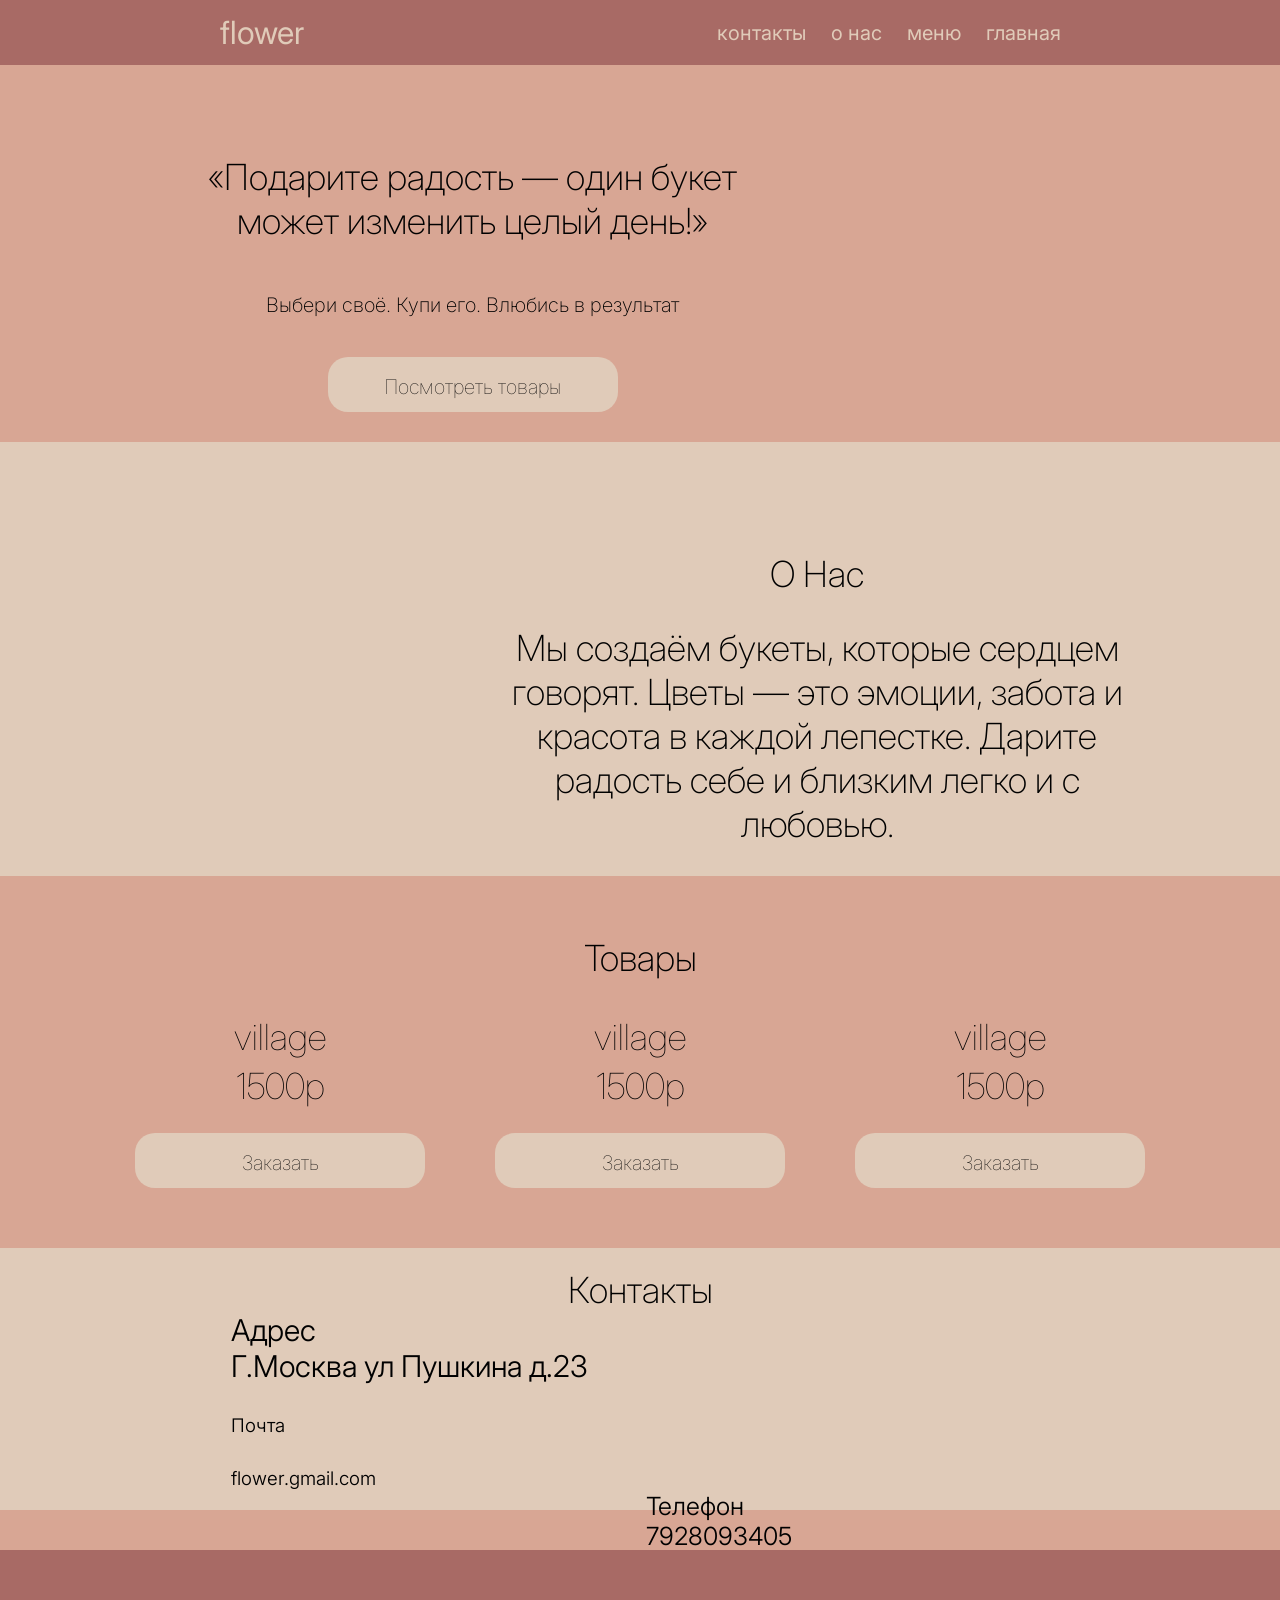
==== index.html @ 6bafa82c "add" ====
<!DOCTYPE html>
<html lang="en">
<head>
    <meta charset="UTF-8">
    <meta name="viewport" content="width=device-width, initial-scale=1.0, maximum-scale=1.0, user-scalable=no">
    <title>Document</title>
   <link rel="stylesheet" href="style.css">
</head>
<body>
    <header>
        <div class="logo">
            flower
        </div>
        <nav>
            <a href="#">контакты</a>
            <a href="#">о нас</a>
             <a href="#">меню</a>
              <a href="#" >главная</a>
        </nav>
    </header>

    <main>
        <section class="hero">
            
            <div class="block1">
                    <h1> «Подарите радость — один 
                        букет может изменить
                         целый день!»</h1>

                 <h2>Выбери своё. Купи его. Влюбись в результат</h2>
                 <div class="button">
                   <a href="index2.html"> Посмотреть товары </a>
                 </div>
          </div>
                <img src="img/image 1.png" alt="">
        </section>

        <section class="error">
           
                <div class="room">
                     <img class="img" src="img/image 2.png" alt="">
                    <div class="text-block">
                        <h1 class="text-x">О Нас</h1>
                   <h2 class="text-c">Мы создаём букеты, 
                    которые сердцем <br>говорят. Цветы — это эмоции, 
                    забота и <br> красота в каждой лепестке.
                     Дарите <br>радость себе
                     и близким легко и с <br>любовью.</h2>
                    </div>
                  
                </div>
           
        </section>

            <section class="products">
                <h1>Товары</h1>
                    <div class="parent">
                          <div class="card1">
                            <img src="img/image.png" alt="">
                            <p>village </p>
                            <p>1500р</p>
                            <div class="button">Заказать</div>
                        </div>

                           <div class="card1">
                            <img src="img/image.png" alt="">
                            <p>village </p>
                            <p>1500р</p>
                            <div class="button">Заказать</div>
                        </div>

                           <div class="card1">
                            <img src="img/image.png" alt="">
                            <p>village </p>
                            <p>1500р</p>
                            <div class="button">Заказать</div>
                        </div>
                    </div>
                    
            </section>

            <section class="contact">
                <h1 class="fll">Контакты</h1>
                <div class="content1">
                      <div class="block">
                        <p>Адрес</p>
                        <p>Г.Москва ул Пушкина д.23</p>
                        <h3>Почта</h3>
                        <h3>flower.gmail.com</h3>
                    </div>

                    <div class="block2"> 
                        <h3>Телефон <br> 7928093405</h3>
                        
                        
                        <img src="img/image 3.png" alt="">
                    </div>
                </div>
                  
            </section>
                     <footer class="footer">

                     </footer>
    </main>

  </body>
  </html>
---- style.css ----
@import url('https://fonts.googleapis.com/css2?family=Inter:ital,opsz,wght@0,14..32,100..900;1,14..32,100..900&display=swap');

*{
    margin: 0;
    padding: 0;
    box-sizing: border-box;
}

body{
    background-color: #D8A694;
    font-family:  "Inter", sans-serif;
}

header{
    display: flex;
    justify-content: space-around;
    align-items: center;
    background-color:#A86A65;
    padding: 13px;

}

.logo{
    color:#E0CBB9;
    font-size: 32px;
}

nav{
    display: flex;
    justify-content: center;
    gap: 25px;
    
}

nav a{
    color: #E0CBB9;
    text-decoration: none;
    font-size: 20px;
}

.hero{
    display: flex;
    justify-content: space-around;
    padding: 30px;
}

.block1{
    width: 550px;
    display: flex;
    flex-direction: column;
    justify-content: center;
    align-items: center;
    gap: 20px;
}

h1{
    font-family:  "Inter", sans-serif;
    font-weight: 200;
    font-size: 36px;
    text-align: center;
    margin-top: 60px;
}

h2{
    font-family: "Inter", sans-serif;
    font-size: 20px;
    margin-top: 30px;
    font-weight: 196;
    text-align: center;
}

.button{
    background-color: #E0CBB9;
    width: 290px;
    height: 55px;
    border-radius: 20px;
    text-align: center;
    font-weight: 100;
    padding-top: 18px;
    font-size: 20px;
    margin-top: 20px;
    
}

.room{
    
    display: flex;
    justify-content: space-around;
    background-color: #E0CBB9;
    gap: 40px;
   padding-top: 40px;
   padding-bottom: 30px;
}

.text-x{
    margin-top: 70px;
}

.text-c{
    font-size: 36px;

}

.card1{
    font-size: 36px;
    font-family:"Inter", sans-serif ;
    display: flex;
    flex-direction: column;
    justify-content: center;
    align-items: center;
    gap: 5px;
    font-weight: 100;
    margin-top: 30px;
}

.parent{
    display: flex;
    justify-content: center;
    gap: 70px;
}

.content1{
    display: flex;
    justify-content: space-around;
    align-items: center;
}

.block2{
    display: flex;
    justify-content: center;
}

.block2 h3{
    font-family:  "Inter", sans-serif;
}

.block p{
    font-size: 30px;
    font-family:"Inter", sans-serif ;
    font-weight: 330;
}

.block h3{
   margin-top: 30px;
   font-family:   "Inter", sans-serif ;
   font-weight: 330;
}

.block2 h3{
    font-size: 25px;
    margin-top: 90px;
   margin-right: 660px;
   font-weight: 330;
   display: flex;
   position: absolute;
  
}

.fll{
   padding-top: 20px;
}
.contact{

background-color:#E0CBB9 ;
padding-bottom: 20px;
}

.footer{
    margin-top: 40px;
    background-color: #A86A65;
    padding: 30px 20px;
}



@media only screen and (max-width: 480px){
    .hero{
        flex-direction: column;
        align-items: center;

    }

    .hero .block1{
        font-size: 25px;
        width: 300px;
    }
    .button{
        display: none;
    }

    .hero img{
        padding: 20px;
        width: 230px;
    }

    header .logo{
      display: none;
    }

    header a{
        font-size: 10px;
        width: 100px;
       display: flex;
       justify-content: center;
     
    }

   
    .room{
        flex-direction: column-reverse;
        align-items: center;
    }

    .room img{
        width: 200px;
    }

    .text-c{
        font-size: 30px;
    }
    
    .parent{
        flex-direction: column;
        align-items: center;
    }

    .card1 img{
        width: 200px;
    }
    
    .content1{
        flex-direction: column-reverse;
        align-items: center;
    }
    .block2 img{
        width: 200px;
    }

    .block{
        font-size: 20px;
    }

  

}

html, body {
  overflow-x: hidden; /* Скрывает горизонтальную прокрутку */
  width: 100%;        /* Убедитесь, что тело не шире экрана */
  margin: 0;
  padding: 0;
}

@media only screen and (max-width: 1000px){
        .hero{
        flex-direction: column;
        align-items: center;

    }

    .hero .block1{
        font-size: 35px;
        width: 300px;
    }
    .button{
        display: none;
    }

    .hero img{
        padding: 20px;
        width: 230px;
    }

    header .logo{
       display: none;
    }

    header a{
        font-size: 25px;
    }
   
    .room{
        flex-direction: column-reverse;
        align-items: center;
    }

    .room img{
        width: 300px;
    }

    .text-c{
        font-size: 34px;
    }
    
    .parent{
        flex-direction: column;
        align-items: center;
    }

    .card1 img{
        width: 300px;
    }
    
    .content1{
        flex-direction: column-reverse;
        align-items: center;
    }
    .block2 img{
        width: 200px;
    }

    .block{
        font-size: 20px;
        padding: 30px;
    }

   .fll{
    padding: 25px;

   }

   .block2{
    display: none;

   }
}

/* === Анимация кнопок === */
.button {
    transition: all 0.3s ease;
    cursor: pointer;
}

.button:hover {
    transform: scale(1.05);
    background-color: #d4b7a6;
    box-shadow: 0 8px 15px rgba(0, 0, 0, 0.2);
}

.card{
    display: flex;
    flex-direction: column;
    align-items: center;
    justify-content: center;
}
/* === Анимация карточек === */
.card1 img {
    transition: transform 0.4s ease;
}

.card1:hover img {
    transform: scale(1.05);
}

.animate-on-scroll {
    opacity: 0;
    transform: translateY(40px);
    transition: all 1s ease;
}

.animate-on-scroll.visible {
    opacity: 1;
    transform: translateY(0);
}

.button a{
    text-decoration: none;
    color: black;
}

.heart{
    width: 50px;
    height: 50px;
    margin: 0 auto 10px;
    cursor: pointer;
    transition: fill 0.3s ease;
}

.heart.red{
    fill: red;
}

.price-like{
    display: flex;
    justify-content: center;
    gap: 15px;
}

/* Стиль для сердечка */
.heart {
    width: 30px;
    height: 30px;
    fill: #ccc; /* Серый цвет по умолчанию */
    transition: fill 0.3s ease;
    cursor: pointer;
}

/* При наведении — красный цвет */
.heart:hover {
    fill: red;
    transform: scale(1.2);
    transition: all 0.3s ease;
}

.heart {
    width: 30px;
    height: 30px;
    fill: #ccc;
    transition: fill 0.3s ease, transform 0.3s ease;
    cursor: pointer;
}

.heart:hover {
    fill: red;
    animation: pulse 0.6s ease-in-out;
}

@keyframes pulse {
    0% {
        transform: scale(1);
    }
    50% {
        transform: scale(1.3);
    }
    100% {
        transform: scale(1);
    }
}

/* Стиль модального окна */
.modal {
    display: none; /* Скрыто по умолчанию */
    position: fixed;
    z-index: 1000;
    left: 0;
    top: 0;
    width: 100%;
    height: 100%;
    overflow: auto;
    background-color: rgba(0,0,0,0.6); /* Черный полупрозрачный фон */
}

.modal-content {
    background-color: #fff;
    margin: 8% auto;
    padding: 25px;
    border-radius: 8px;
    width: 300px;
    position: relative;
    animation: fadeIn ease 0.3s;
}

@keyframes fadeIn {
    from { opacity: 0; }
    to { opacity: 1; }
}

.modal-content h2 {
    text-align: center;
    margin-bottom: 20px;
}

.modal-content label {
    display: block;
    margin-top: 10px;
}

.modal-content input {
    width: 100%;
    padding: 8px;
    margin-top: 5px;
    box-sizing: border-box;
}

.modal-content button {
    margin-top: 15px;
    width: 100%;
    padding: 10px;
    background-color: #A86A65;
    color: white;
    border: none;
    cursor: pointer;
    font-size: 16px;
}

.modal-content button:hover {
    background-color: #A86A65;
}

#closeBtn {
    color: #aaa;
    float: right;
    font-size: 24px;
    font-weight: bold;
    cursor: pointer;
}

#closeBtn:hover,
#closeBtn:focus {
    color: black;
}

.name{
    text-align: center;
    padding: 0;
    margin: 0;
    margin-top: 13px;
}

.price-like{
    margin-top: 10px;
}

@media only screen and (max-width: 1024px){
    .block p{
        font-size: 14px;
    }

    .block2 h2{
 font-size: 10px;
    }
}
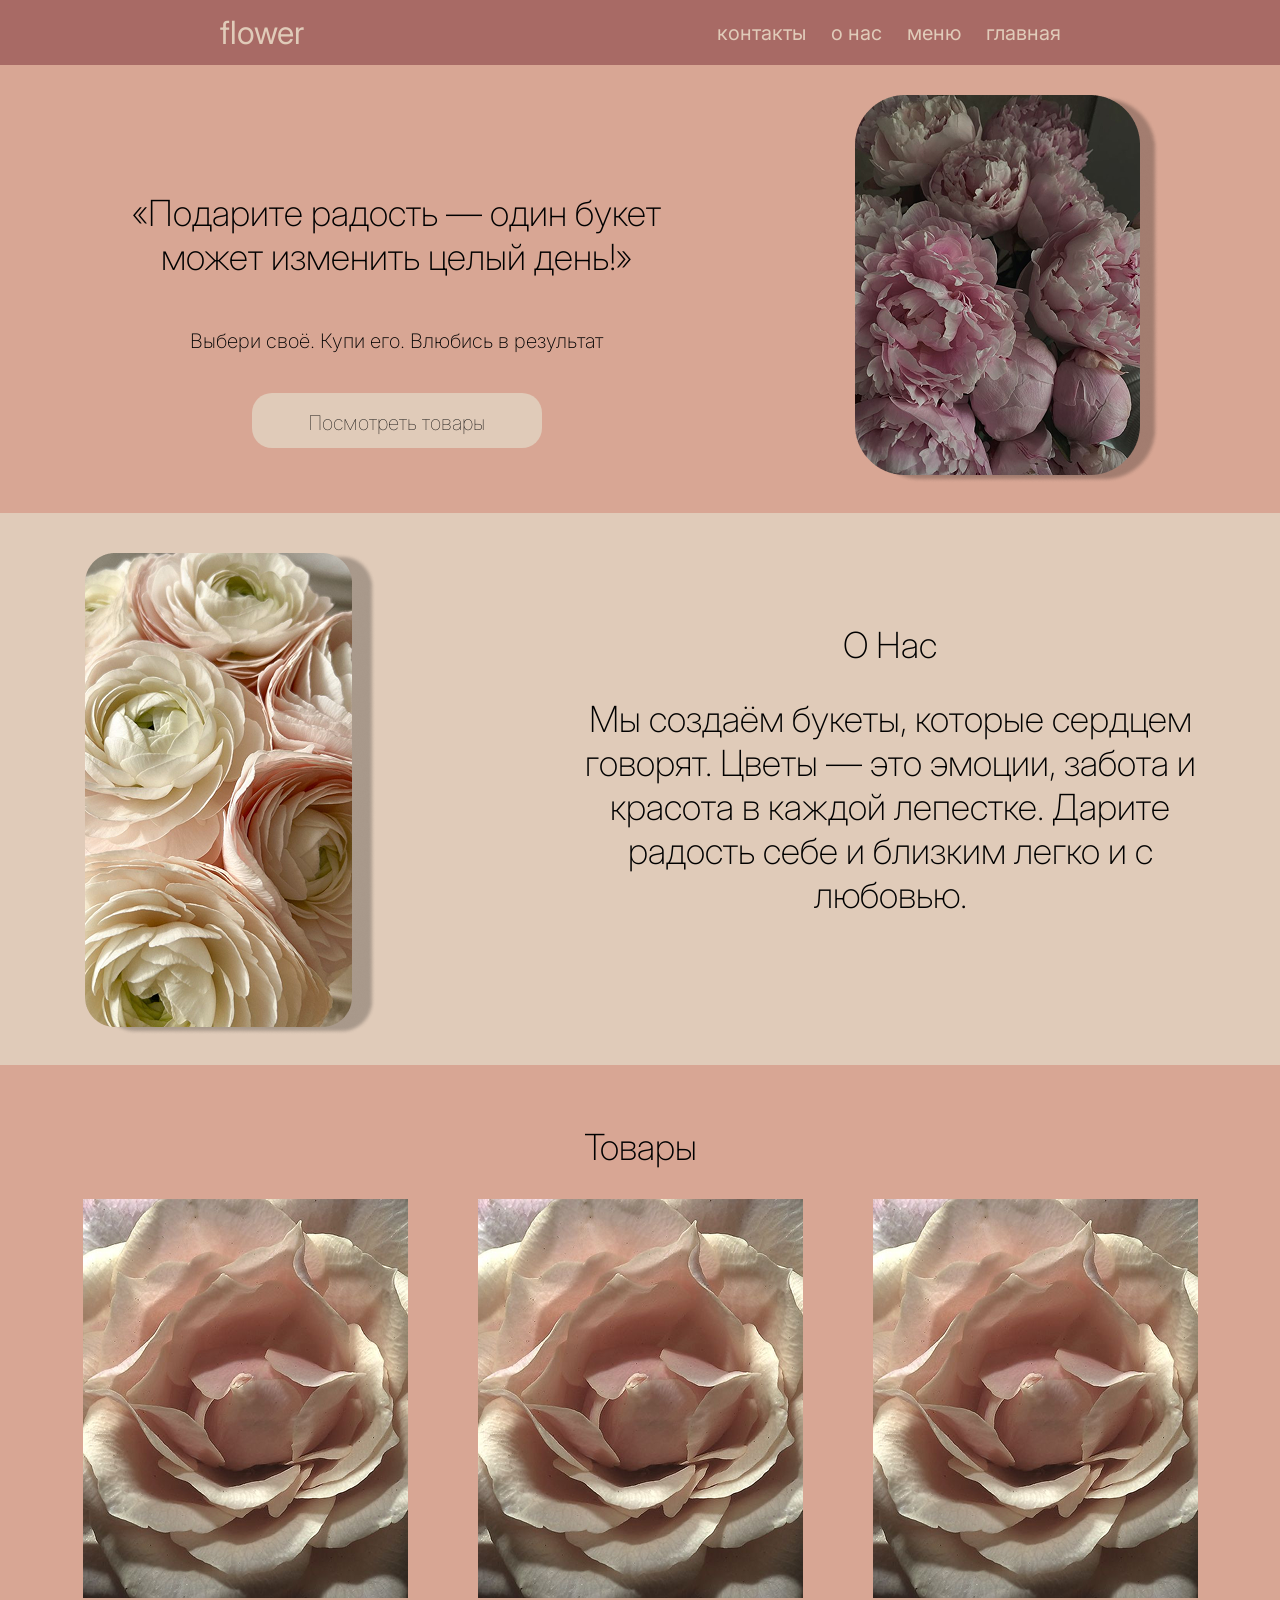
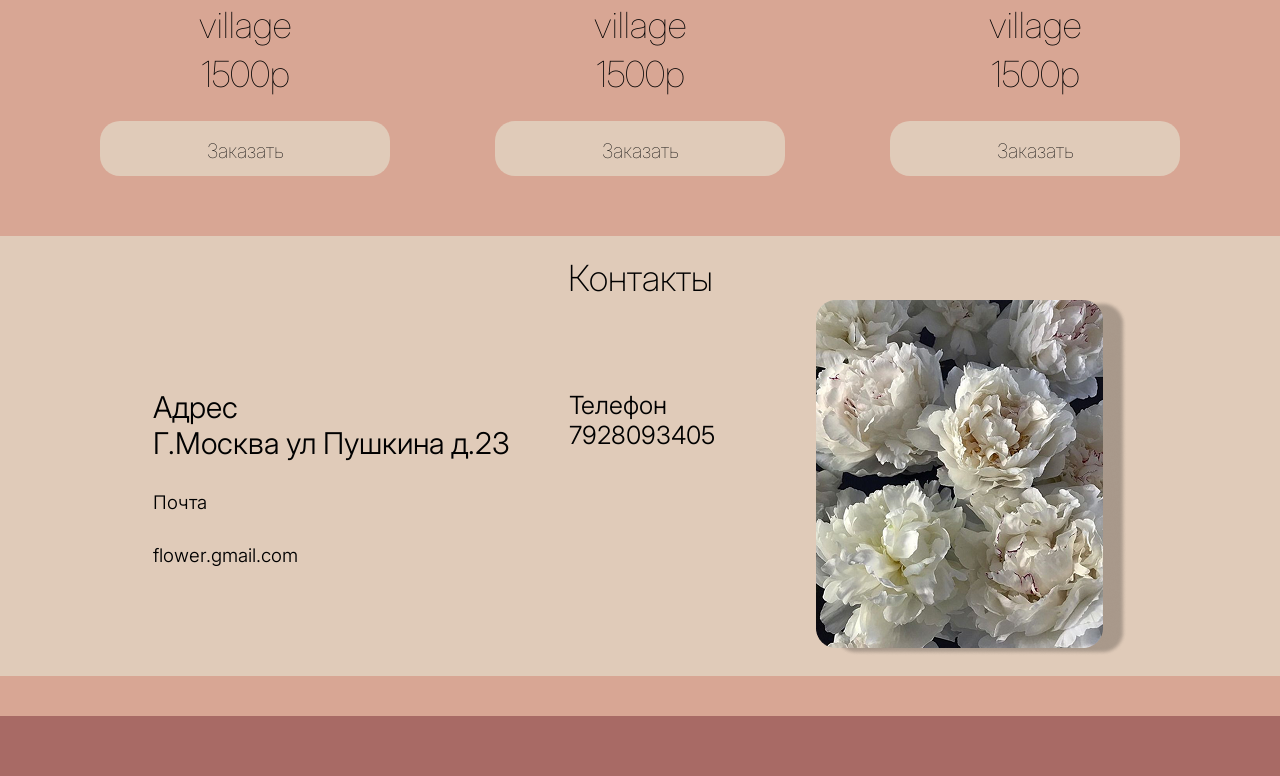
==== commit 938047fc: "Update image paths to remove 'img/' prefix" ====
--- a/index.html
+++ b/index.html
@@ -32,13 +32,13 @@
                    <a href="index2.html"> Посмотреть товары </a>
                  </div>
           </div>
-                <img src="img/image 1.png" alt="">
+                <img src="image 1.png" alt="">
         </section>
 
         <section class="error">
            
                 <div class="room">
-                     <img class="img" src="img/image 2.png" alt="">
+                     <img class="img" src="image 2.png" alt="">
                     <div class="text-block">
                         <h1 class="text-x">О Нас</h1>
                    <h2 class="text-c">Мы создаём букеты, 
@@ -56,21 +56,21 @@
                 <h1>Товары</h1>
                     <div class="parent">
                           <div class="card1">
-                            <img src="img/image.png" alt="">
+                            <img src="image.png" alt="">
                             <p>village </p>
                             <p>1500р</p>
                             <div class="button">Заказать</div>
                         </div>
 
                            <div class="card1">
-                            <img src="img/image.png" alt="">
+                            <img src="image.png" alt="">
                             <p>village </p>
                             <p>1500р</p>
                             <div class="button">Заказать</div>
                         </div>
 
                            <div class="card1">
-                            <img src="img/image.png" alt="">
+                            <img src="image.png" alt="">
                             <p>village </p>
                             <p>1500р</p>
                             <div class="button">Заказать</div>
@@ -93,7 +93,7 @@
                         <h3>Телефон <br> 7928093405</h3>
                         
                         
-                        <img src="img/image 3.png" alt="">
+                        <img src="image 3.png" alt="">
                     </div>
                 </div>
                   
